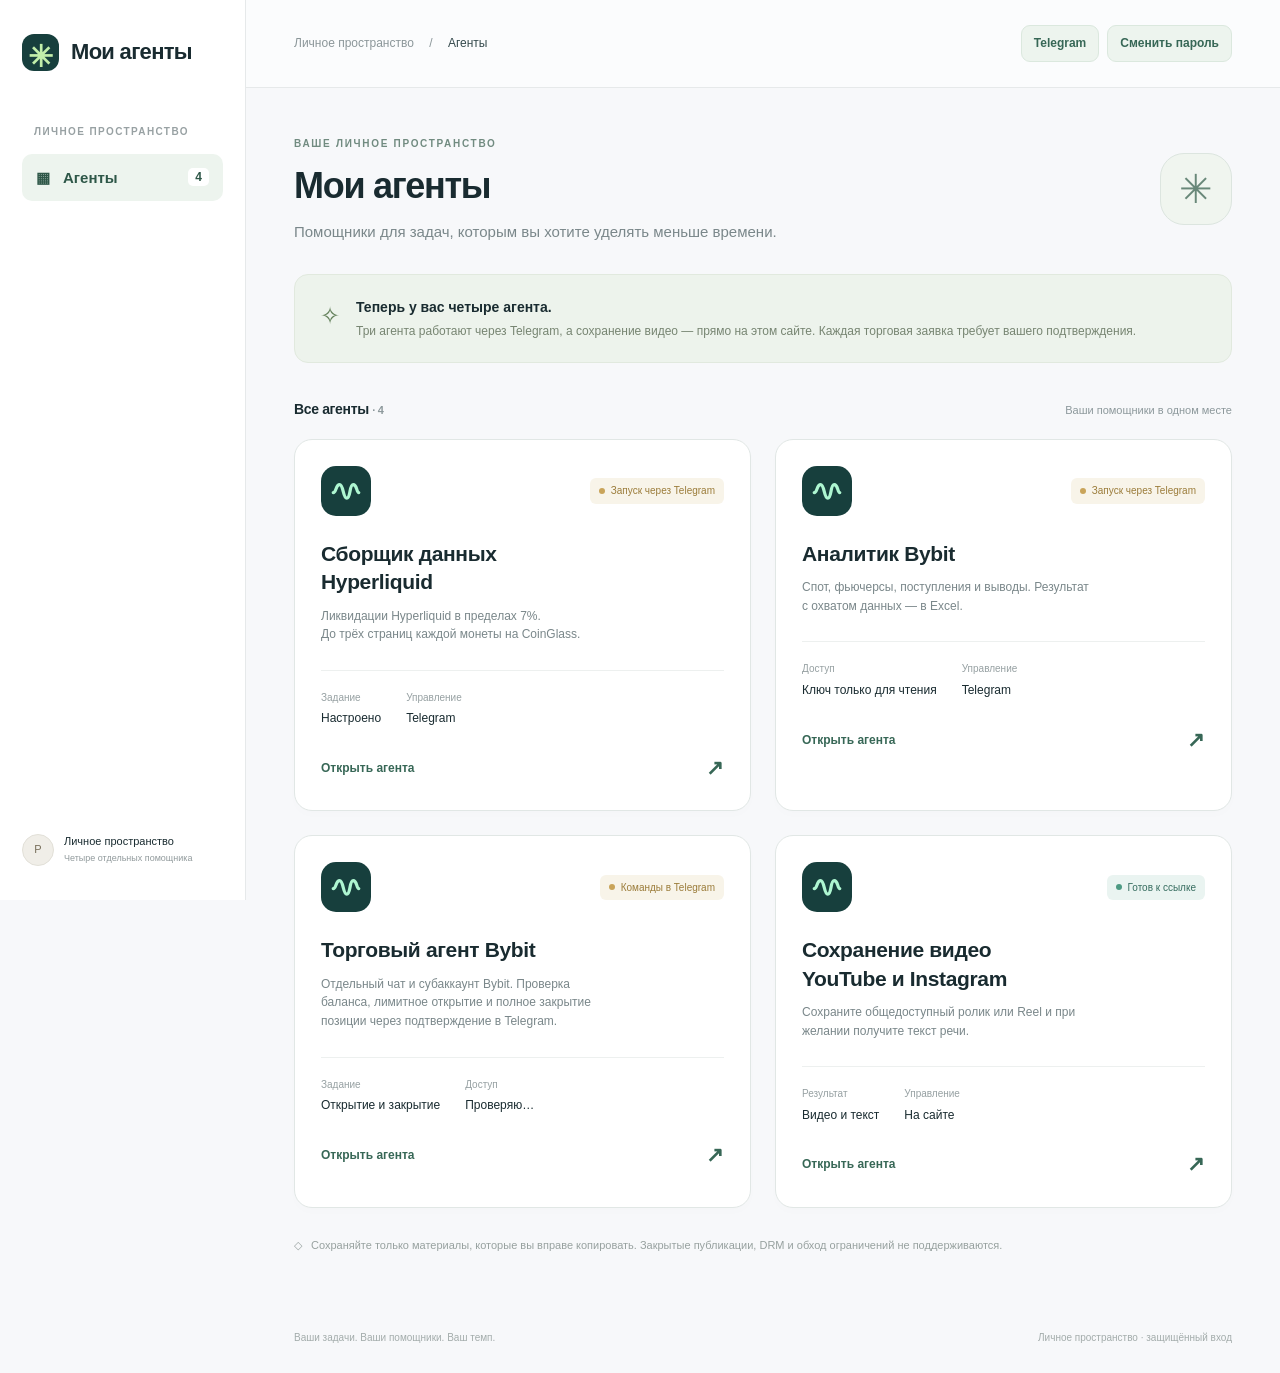
==== YouTube Video/outputs/my-agents-youtube-instagram-integration/index.html @ a65c4a4e "Organize agents under My Agents" ====
<!doctype html>
<html lang="ru">
<head><meta charset="utf-8"><meta name="viewport" content="width=device-width,initial-scale=1"><title>Мои агенты</title><link rel="stylesheet" href="style.css?v=media-save-4"></head>
<body>
<aside class="sidebar"><a class="brand" href="#"><span class="brand-icon">✳</span> Мои агенты</a><div class="space-label">ЛИЧНОЕ ПРОСТРАНСТВО</div><a class="nav active" href="#"><span>▦</span> Агенты <b>4</b></a><div class="sidebar-bottom"><span class="avatar">Р</span><div>Личное пространство<small>Четыре отдельных помощника</small></div></div></aside>
<div class="workspace"><header><div class="breadcrumb">Личное пространство <span>/</span> <a href="#">Агенты</a><span id="crumb"></span></div><div class="header-actions"><a class="account-link" href="/telegram">Telegram</a><a class="account-link" href="/account">Сменить пароль</a></div></header>
<main id="main"></main><footer>Ваши задачи. Ваши помощники. Ваш темп.<span>Личное пространство · защищённый вход</span></footer></div>
<div id="toast" role="status"></div>
<script src="app.js?v=media-save-4"></script></body></html>
---- YouTube Video/outputs/my-agents-youtube-instagram-integration/style.css ----
*{box-sizing:border-box}body{margin:0;background:#f7f8fa;color:#192b30;font:15px/1.55 -apple-system,BlinkMacSystemFont,"Segoe UI",sans-serif}a{color:inherit;text-decoration:none}button,textarea{font:inherit}button,a,textarea{outline-offset:5px}button{cursor:pointer}.sidebar{position:fixed;inset:0 auto 0 0;width:246px;background:#fff;border-right:1px solid #e6e9ea;padding:34px 22px;display:flex;flex-direction:column}.brand{display:flex;align-items:center;gap:12px;font-size:22px;font-weight:750;letter-spacing:-.7px}.brand-icon{width:37px;height:37px;border-radius:12px;background:#173f3d;color:#c2eeaa;display:grid;place-items:center;font-size:30px}.space-label{font-size:10px;font-weight:700;letter-spacing:1.4px;color:#98a1a3;margin:53px 12px 14px}.nav{padding:12px 14px;border-radius:10px;display:flex;gap:13px;align-items:center}.nav.active{background:#edf4ee;color:#2e5748;font-weight:600}.nav b{margin-left:auto;background:#fff;font-size:12px;padding:0 7px;border-radius:5px}.sidebar-bottom{margin-top:auto;display:flex;gap:10px;font-size:11px;align-items:center}.sidebar-bottom small{display:block;color:#919a9c;font-size:9px;margin-top:2px}.avatar{background:#f0eee8;border:1px solid #e2e0d8;border-radius:50%;height:32px;width:32px;display:grid;place-items:center;color:#776d59}.workspace{margin-left:246px;min-height:100vh;display:flex;flex-direction:column}header{height:88px;border-bottom:1px solid #e6e9ea;display:flex;align-items:center;justify-content:space-between;padding:0 48px;background:#ffffff99}.breadcrumb{font-size:12px;color:#8b9699}.breadcrumb span{padding:0 12px}.breadcrumb a{color:#34494c}.preview{font-size:11px;background:#fff;border:1px solid #dfe5e3;border-radius:20px;padding:6px 12px;display:flex;align-items:center;gap:6px;color:#60716d}i{width:6px;height:6px;border-radius:50%;background:#839a88;display:inline-block}main{padding:48px;max-width:1320px;width:100%;margin:auto;flex:1}h1{font-size:36px;line-height:1.2;letter-spacing:-1.3px;margin:0 0 13px;font-weight:700}h2{font-size:19px;letter-spacing:-.35px;margin:0}p{color:#7a878a;margin:0}.hero{display:flex;justify-content:space-between;gap:24px;align-items:center}.eyebrow{font-size:10px;letter-spacing:1.7px;font-weight:700;color:#718b80;margin-bottom:12px}.hero-symbol{width:72px;height:72px;display:grid;place-items:center;border:1px solid #dce5df;border-radius:24px;color:#698879;background:#f0f5ef;font-size:40px}.intro{margin:31px 0 36px;display:flex;gap:16px;padding:22px 25px;background:#edf3ec;border:1px solid #e1e9de;border-radius:14px}.intro .star{color:#627f59;font-size:24px}.intro strong{font-size:14px;font-weight:600;display:block;margin-bottom:3px}.intro p{font-size:12px;color:#778572}.section-label{display:flex;align-items:center;justify-content:space-between;margin-bottom:18px}.section-label h2{font-size:14px;font-weight:650}.section-label span{font-size:11px;color:#8c989b}.grid{display:grid;grid-template-columns:repeat(2,minmax(0,1fr));gap:24px}.agent-card{display:block;background:#fff;border:1px solid #e1e7e5;border-radius:18px;padding:26px;box-shadow:0 4px 10px #20362b03;transition:.18s}.agent-card:hover{transform:translateY(-3px);border-color:#a5bcb0;box-shadow:0 8px 25px #20362b09}.card-top{display:flex;align-items:center;justify-content:space-between;margin-bottom:24px}.agent-icon{width:50px;height:50px;border-radius:15px;background:#173f3d;color:#aef6d1;display:grid;place-items:center}.agent-icon svg{width:32px;height:32px}.badge{font-size:10px;display:inline-flex;align-items:center;gap:6px;padding:5px 9px;background:#f8f4e9;color:#9b7c3a;border-radius:6px}.badge i{background:#c9a45a}.agent-card h2{max-width:260px;line-height:1.35;margin-bottom:10px;font-size:21px}.agent-card p{font-size:12px;max-width:290px}.meta{display:flex;gap:25px;border-top:1px solid #edf0ef;margin-top:26px;padding-top:19px}.meta div{font-size:12px}.meta small{color:#96a0a2;display:block;font-size:10px;margin-bottom:4px}.card-bottom{display:flex;align-items:center;justify-content:space-between;margin-top:24px;color:#376756;font-size:12px;font-weight:600}.arrow{font-size:21px}.next-card{border:1px dashed #dce3e0;border-radius:18px;padding:40px;display:flex;align-items:center;justify-content:center;text-align:center;min-height:310px}.next-card .plus{width:43px;height:43px;border-radius:50%;background:#edf0ef;color:#9eaaa6;display:grid;place-items:center;margin:0 auto 18px;font-size:23px}.next-card h2{font-size:15px;color:#7e8d87;margin-bottom:8px}.next-card p{font-size:12px;max-width:230px;color:#9aa39f}.bottom-note{margin-top:29px;font-size:11px;color:#97a19f;display:flex;gap:9px}footer{padding:28px 48px;color:#a3acab;font-size:10px;display:flex;justify-content:space-between;gap:16px}.back{display:inline-block;font-size:12px;color:#6f837b;margin-bottom:27px}.detail-title{display:flex;gap:18px;align-items:center}.detail-title h1{font-size:30px;max-width:560px}.detail-title .agent-icon{flex-shrink:0;width:60px;height:60px}.detail-status{margin-top:18px;display:flex;gap:15px;align-items:center;flex-wrap:wrap}.detail-status p{font-size:12px}.tabs{display:flex;gap:28px;border-bottom:1px solid #dfe5e2;margin:35px 0 25px;overflow:auto}.tabs button{border:0;background:none;padding:0 0 14px;white-space:nowrap;color:#8b9691;font-size:13px}.tabs button.selected{color:#28543f;border-bottom:2px solid #28543f;font-weight:600}.panel{padding:30px;background:#fff;border:1px solid #e2e7e4;border-radius:16px}.panel p{font-size:13px;margin-top:8px}.panel label{display:block;font-size:12px;margin:24px 0 8px;font-weight:600}textarea{resize:vertical;width:100%;min-height:150px;border:1px solid #dce4df;border-radius:10px;padding:15px;background:#fcfdfc;color:#293f36}textarea::placeholder{color:#a1aaa5}.actions{display:flex;align-items:center;gap:12px;margin-top:19px;flex-wrap:wrap}.btn{padding:11px 18px;border:0;border-radius:9px;background:#244e40;color:white;font-size:12px;font-weight:600}.btn:disabled{background:#edf0ed;color:#a0aaa3;cursor:not-allowed}.hint{font-size:11px!important;color:#9aa49e!important}.empty{text-align:center;padding:46px 20px}.empty-symbol{font-size:28px;color:#85a18e;margin-bottom:16px}.empty h2{font-size:19px}.empty p{max-width:430px;margin:10px auto 0}.storage{font-size:10px;color:#9ba59f;margin-top:14px}#toast{position:fixed;bottom:26px;left:50%;transform:translateX(-50%);padding:13px 22px;background:#254f41;color:white;font-size:13px;border-radius:10px;box-shadow:0 5px 30px #0002;display:none}
@media(min-width:1500px){main{padding-top:65px}}@media(max-width:1050px){.sidebar{width:205px;padding:30px 17px}.workspace{margin-left:205px}main{padding:32px}header{padding:0 32px}.grid{gap:16px}.agent-card{padding:21px}.badge{font-size:9px}.card-top{gap:8px}.next-card{padding:25px}footer{padding:25px 32px}.brand{font-size:20px}}@media(max-width:760px){.sidebar{position:static;width:auto;padding:18px 22px;border-right:0;border-bottom:1px solid #e6e9ea}.brand{font-size:20px}.brand-icon{height:32px;width:32px;font-size:25px}.space-label,.nav,.sidebar-bottom{display:none}.workspace{margin:0;min-height:calc(100vh - 69px)}header{height:58px;padding:0 22px}.breadcrumb{font-size:10px}.breadcrumb span{padding:0 6px}.preview{font-size:9px;padding:4px 8px}main{padding:30px 22px}h1{font-size:31px}.hero p{font-size:13px}.hero-symbol{display:none}.intro{margin:25px 0 28px;padding:18px;gap:12px}.intro p{font-size:11px}.grid{grid-template-columns:1fr}.agent-card{padding:24px}.agent-card h2{font-size:22px}.badge{font-size:10px}.next-card{min-height:180px;padding:25px}.next-card .plus{margin-bottom:10px;height:32px;width:32px}.bottom-note{font-size:10px}footer{padding:20px 22px;flex-direction:column;gap:5px}.detail-title h1{font-size:25px;letter-spacing:-.6px}.detail-title{align-items:flex-start;gap:12px}.detail-title .agent-icon{width:45px;height:45px;border-radius:12px}.panel{padding:22px}.tabs{gap:23px}.tabs button{font-size:12px}.detail-status{gap:9px}.empty{padding:30px 0}}

.account-link{font-size:12px;color:#376756;background:#edf4ee;border:1px solid #dbe8de;border-radius:9px;padding:8px 12px;font-weight:600;white-space:nowrap}.account-link:hover{background:#e1eee4}@media(max-width:760px){.account-link{font-size:10px;padding:6px 8px}}

.header-actions{display:flex;gap:8px;align-items:center}@media(max-width:760px){.header-actions{gap:4px}.account-link{font-size:9px;padding:5px 6px}}

.media-badge{background:#eaf4f1;color:#376d60}.media-badge i{background:#4d9a83}.media-panel{margin-top:32px}.media-panel form{margin-top:22px}.media-url{display:block;width:100%;border:1px solid #d6e1dc;border-radius:10px;background:#fcfdfc;color:#213731;padding:14px 15px;font:inherit}.media-url:focus{border-color:#4f7f6e;box-shadow:0 0 0 3px #dcebe5}.rights-check{display:flex!important;align-items:flex-start;gap:10px;font-weight:400!important;color:#5e6f69;margin-top:17px!important}.rights-check input{width:17px;height:17px;margin:2px 0 0;accent-color:#285b49}.media-result{margin-top:22px}.media-state,.media-ready{border:1px solid #dfe7e3;border-radius:12px;background:#f7faf8;padding:17px;color:#61706b;font-size:13px}.media-result>.media-ready+.media-state{margin-top:12px}.media-state.working{display:flex;align-items:center;gap:10px}.media-state.error{border-color:#ecd6d2;background:#fff6f4;color:#984c40}.spinner{width:15px;height:15px;border:2px solid #bfd4ca;border-top-color:#376d60;border-radius:50%;animation:spin .8s linear infinite;flex:0 0 auto}.media-ready{display:flex;align-items:center;gap:13px;flex-wrap:wrap}.media-ready strong{color:#294a40}.media-ready span{color:#788681;min-width:180px;flex:1}.save-file,.gallery-file{display:inline-block}.secondary-file{background:#edf4ee;color:#315f50}.gallery-file{margin-left:auto}.media-limits{margin-top:20px;padding:18px;border-radius:12px;background:#f8f4e9;color:#735f36}.media-limits strong{font-size:12px}.media-limits p{font-size:11px;margin-top:5px;color:#877550}@keyframes spin{to{transform:rotate(360deg)}}@media(max-width:760px){.media-ready{align-items:flex-start;flex-direction:column}.save-file,.gallery-file{margin-left:0}.media-url{font-size:14px}}
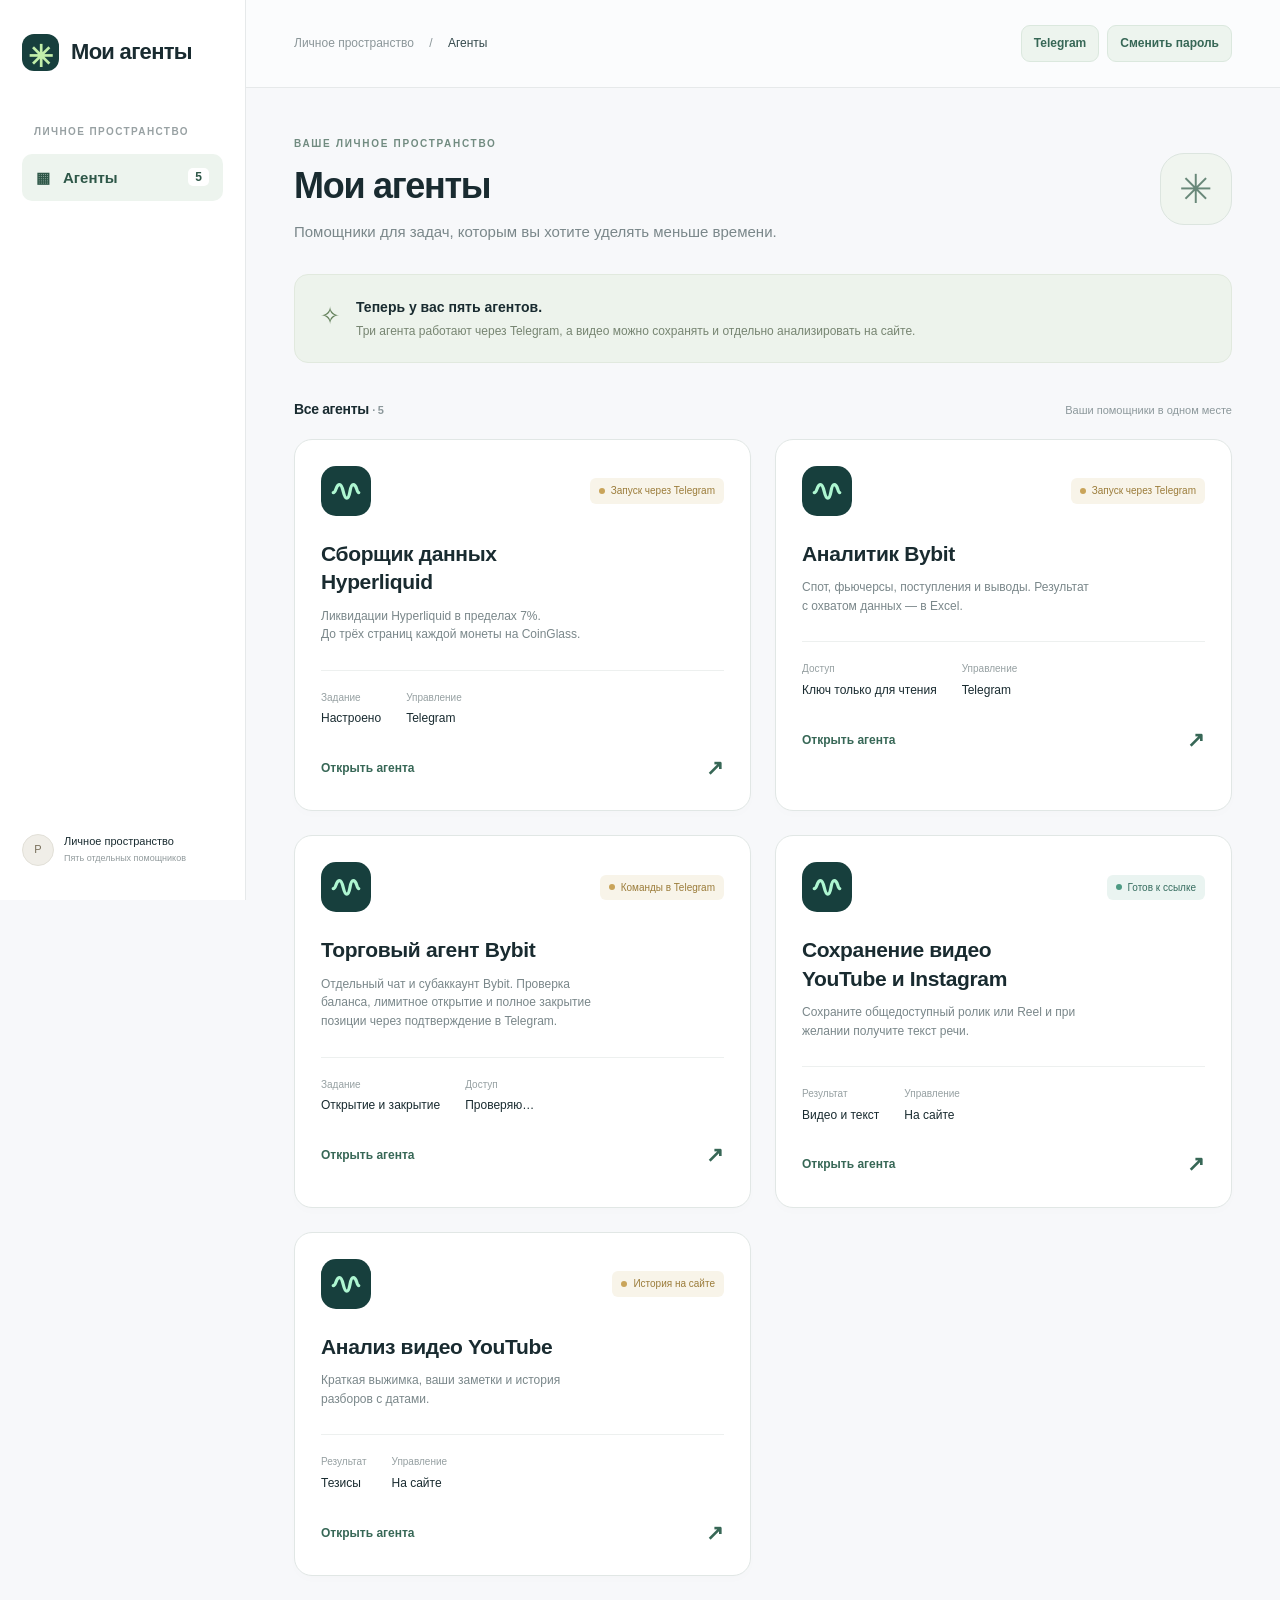
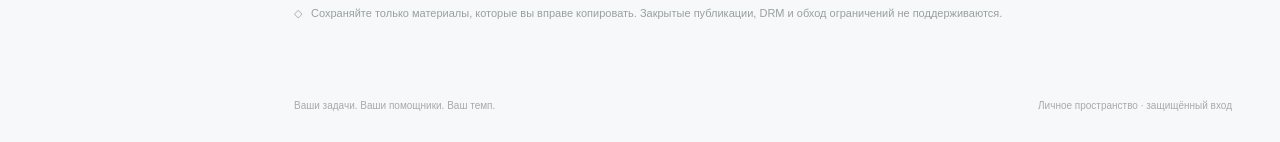
==== commit 76c7ec8a: "агент аналитик ютуба" ====
--- a/YouTube Video/outputs/my-agents-youtube-instagram-integration/index.html
+++ b/YouTube Video/outputs/my-agents-youtube-instagram-integration/index.html
@@ -1,9 +1,9 @@
 <!doctype html>
 <html lang="ru">
-<head><meta charset="utf-8"><meta name="viewport" content="width=device-width,initial-scale=1"><title>Мои агенты</title><link rel="stylesheet" href="style.css?v=media-save-4"></head>
+<head><meta charset="utf-8"><meta name="viewport" content="width=device-width,initial-scale=1"><title>Мои агенты</title><link rel="stylesheet" href="style.css?v=ai-summary-2"></head>
 <body>
-<aside class="sidebar"><a class="brand" href="#"><span class="brand-icon">✳</span> Мои агенты</a><div class="space-label">ЛИЧНОЕ ПРОСТРАНСТВО</div><a class="nav active" href="#"><span>▦</span> Агенты <b>4</b></a><div class="sidebar-bottom"><span class="avatar">Р</span><div>Личное пространство<small>Четыре отдельных помощника</small></div></div></aside>
+<aside class="sidebar"><a class="brand" href="#"><span class="brand-icon">✳</span> Мои агенты</a><div class="space-label">ЛИЧНОЕ ПРОСТРАНСТВО</div><a class="nav active" href="#"><span>▦</span> Агенты <b>5</b></a><div class="sidebar-bottom"><span class="avatar">Р</span><div>Личное пространство<small>Пять отдельных помощников</small></div></div></aside>
 <div class="workspace"><header><div class="breadcrumb">Личное пространство <span>/</span> <a href="#">Агенты</a><span id="crumb"></span></div><div class="header-actions"><a class="account-link" href="/telegram">Telegram</a><a class="account-link" href="/account">Сменить пароль</a></div></header>
 <main id="main"></main><footer>Ваши задачи. Ваши помощники. Ваш темп.<span>Личное пространство · защищённый вход</span></footer></div>
 <div id="toast" role="status"></div>
-<script src="app.js?v=media-save-4"></script></body></html>
+<script src="app.js?v=ai-summary-3"></script></body></html>
--- a/YouTube Video/outputs/my-agents-youtube-instagram-integration/style.css
+++ b/YouTube Video/outputs/my-agents-youtube-instagram-integration/style.css
@@ -6,3 +6,10 @@
 .header-actions{display:flex;gap:8px;align-items:center}@media(max-width:760px){.header-actions{gap:4px}.account-link{font-size:9px;padding:5px 6px}}
 
 .media-badge{background:#eaf4f1;color:#376d60}.media-badge i{background:#4d9a83}.media-panel{margin-top:32px}.media-panel form{margin-top:22px}.media-url{display:block;width:100%;border:1px solid #d6e1dc;border-radius:10px;background:#fcfdfc;color:#213731;padding:14px 15px;font:inherit}.media-url:focus{border-color:#4f7f6e;box-shadow:0 0 0 3px #dcebe5}.rights-check{display:flex!important;align-items:flex-start;gap:10px;font-weight:400!important;color:#5e6f69;margin-top:17px!important}.rights-check input{width:17px;height:17px;margin:2px 0 0;accent-color:#285b49}.media-result{margin-top:22px}.media-state,.media-ready{border:1px solid #dfe7e3;border-radius:12px;background:#f7faf8;padding:17px;color:#61706b;font-size:13px}.media-result>.media-ready+.media-state{margin-top:12px}.media-state.working{display:flex;align-items:center;gap:10px}.media-state.error{border-color:#ecd6d2;background:#fff6f4;color:#984c40}.spinner{width:15px;height:15px;border:2px solid #bfd4ca;border-top-color:#376d60;border-radius:50%;animation:spin .8s linear infinite;flex:0 0 auto}.media-ready{display:flex;align-items:center;gap:13px;flex-wrap:wrap}.media-ready strong{color:#294a40}.media-ready span{color:#788681;min-width:180px;flex:1}.save-file,.gallery-file{display:inline-block}.secondary-file{background:#edf4ee;color:#315f50}.gallery-file{margin-left:auto}.media-limits{margin-top:20px;padding:18px;border-radius:12px;background:#f8f4e9;color:#735f36}.media-limits strong{font-size:12px}.media-limits p{font-size:11px;margin-top:5px;color:#877550}@keyframes spin{to{transform:rotate(360deg)}}@media(max-width:760px){.media-ready{align-items:flex-start;flex-direction:column}.save-file,.gallery-file{margin-left:0}.media-url{font-size:14px}}
+
+.summary-panel{margin-top:28px}.summary-panel p{max-width:700px}.summary-panel .media-url{margin-top:8px}.history-section{margin-top:32px}.history-card{background:#fff;border:1px solid #e2e7e4;border-radius:12px;margin:9px 0;padding:0 16px}.history-open{width:100%;display:flex;align-items:center;gap:16px;text-align:left;border:0;background:transparent;padding:17px 0;color:#293f36}.history-open strong{font-weight:600;flex:1}.history-date{font-size:11px;color:#83908a}.history-state{font-size:10px;color:#52755c;background:#edf4ee;border-radius:20px;padding:5px 9px;white-space:nowrap}.history-state.rejected{color:#946f51;background:#f8f0e9}.history-detail{margin-top:18px}.history-detail-top{display:flex;align-items:flex-start;justify-content:space-between;gap:15px}.history-detail h2{margin:0 0 7px}.history-detail .source-link{font-size:12px;color:#376756}.history-detail textarea{display:block;resize:vertical;width:100%;min-height:190px;border:1px solid #dce4df;border-radius:10px;padding:15px;background:#fcfdfc;color:#293f36;font:inherit}.history-detail #youtube-notes-edit{min-height:90px}.history-detail label{display:block;font-size:12px;margin:24px 0 8px;font-weight:600}.history-detail .text-button{background:transparent;border:0;color:#547267;font-size:12px;padding:8px}.history-detail .text-button.danger{color:#a14e48}.history-detail .btn.secondary{background:#edf3ec;color:#315846}.history-detail .error-text{color:#a34c48;font-size:12px}.working{padding:15px 0;font-size:12px;color:#71847a}.success-text{padding:15px 0;color:#376756;font-size:13px}.error-text{padding:12px 0;color:#a34c48;font-size:12px}
+@media(max-width:760px){.history-open{align-items:flex-start;flex-wrap:wrap;gap:6px}.history-open strong{flex-basis:100%}.history-date{flex:1}.history-detail-top{flex-direction:column}.history-detail .actions{align-items:stretch}.history-detail .actions button{width:100%}}
+.active-jobs{margin:24px 0;padding:22px;background:#edf4ee;border:1px solid #dce8dc;border-radius:14px}.active-jobs[hidden]{display:none}.active-jobs>h2{margin:0 0 14px;font-size:17px}.active-job-card{padding:16px 0;border-top:1px solid #d9e5da}.active-job-card h3{margin:8px 0;font-size:15px}.active-job-card a{color:#28543f;text-decoration:underline;font-size:12px}.active-job-card p{margin:8px 0 0;font-size:12px;color:#63746b}.active-job-status{font-size:11px;font-weight:700;color:#315d48}.active-job-card progress{display:block;width:100%;height:8px;margin-top:12px;accent-color:#28543f}
+.video-thumbnail{display:block;width:min(100%,260px);aspect-ratio:16/9;object-fit:cover;border-radius:10px;background:#e9efeb}.active-job-channel,.history-channel{font-size:12px;color:#65756c}.history-open{gap:14px}.history-open strong{flex:initial}.history-thumbnail{width:112px;aspect-ratio:16/9;object-fit:cover;border-radius:8px;background:#e9efeb;flex:none}.history-meta{display:flex;flex:1;min-width:0;flex-direction:column;gap:4px}.history-meta strong{overflow-wrap:anywhere}.history-detail-top>.video-thumbnail{width:180px;flex:none}.history-detail-top>div{flex:1}@media(max-width:760px){.history-thumbnail{width:92px}.history-meta{flex-basis:calc(100% - 110px)}.history-open .history-state{margin-left:auto}.history-detail-top>.video-thumbnail{width:min(100%,260px)}}
+.api-cost-warning{margin:16px 0;padding:14px 16px;border:1px solid #b8d6f3;border-radius:10px;background:#f0f7ff;color:#245b93;font-size:13px;line-height:1.55}.api-cost-warning strong{display:block;margin-bottom:4px}.summary-key-settings{margin:18px 0;padding:14px 16px;border:1px solid #dce5df;border-radius:10px;background:#f8faf8}.summary-key-settings summary{cursor:pointer;font-weight:600;color:#315b4b}.summary-key-settings p{font-size:12px}.summary-key-settings #summary-key-state{font-size:12px;color:#61756b;margin-top:10px}.summary-key-settings button[hidden]{display:none}
+.youtube-summary-preview{border:1px solid #dce5df;border-radius:10px;background:#fbfdfb;padding:18px 20px;line-height:1.65;color:#293f36}.youtube-summary-preview h3{margin:18px 0 8px;font-size:16px}.youtube-summary-preview h3:first-child{margin-top:0}.youtube-summary-preview p{margin:8px 0}.youtube-summary-preview ol,.youtube-summary-preview ul{padding-left:24px;margin:8px 0}.youtube-summary-preview li{padding-left:4px;margin:9px 0}.youtube-summary-preview a{color:#1769aa;font-weight:600;text-decoration:underline;text-underline-offset:2px}
